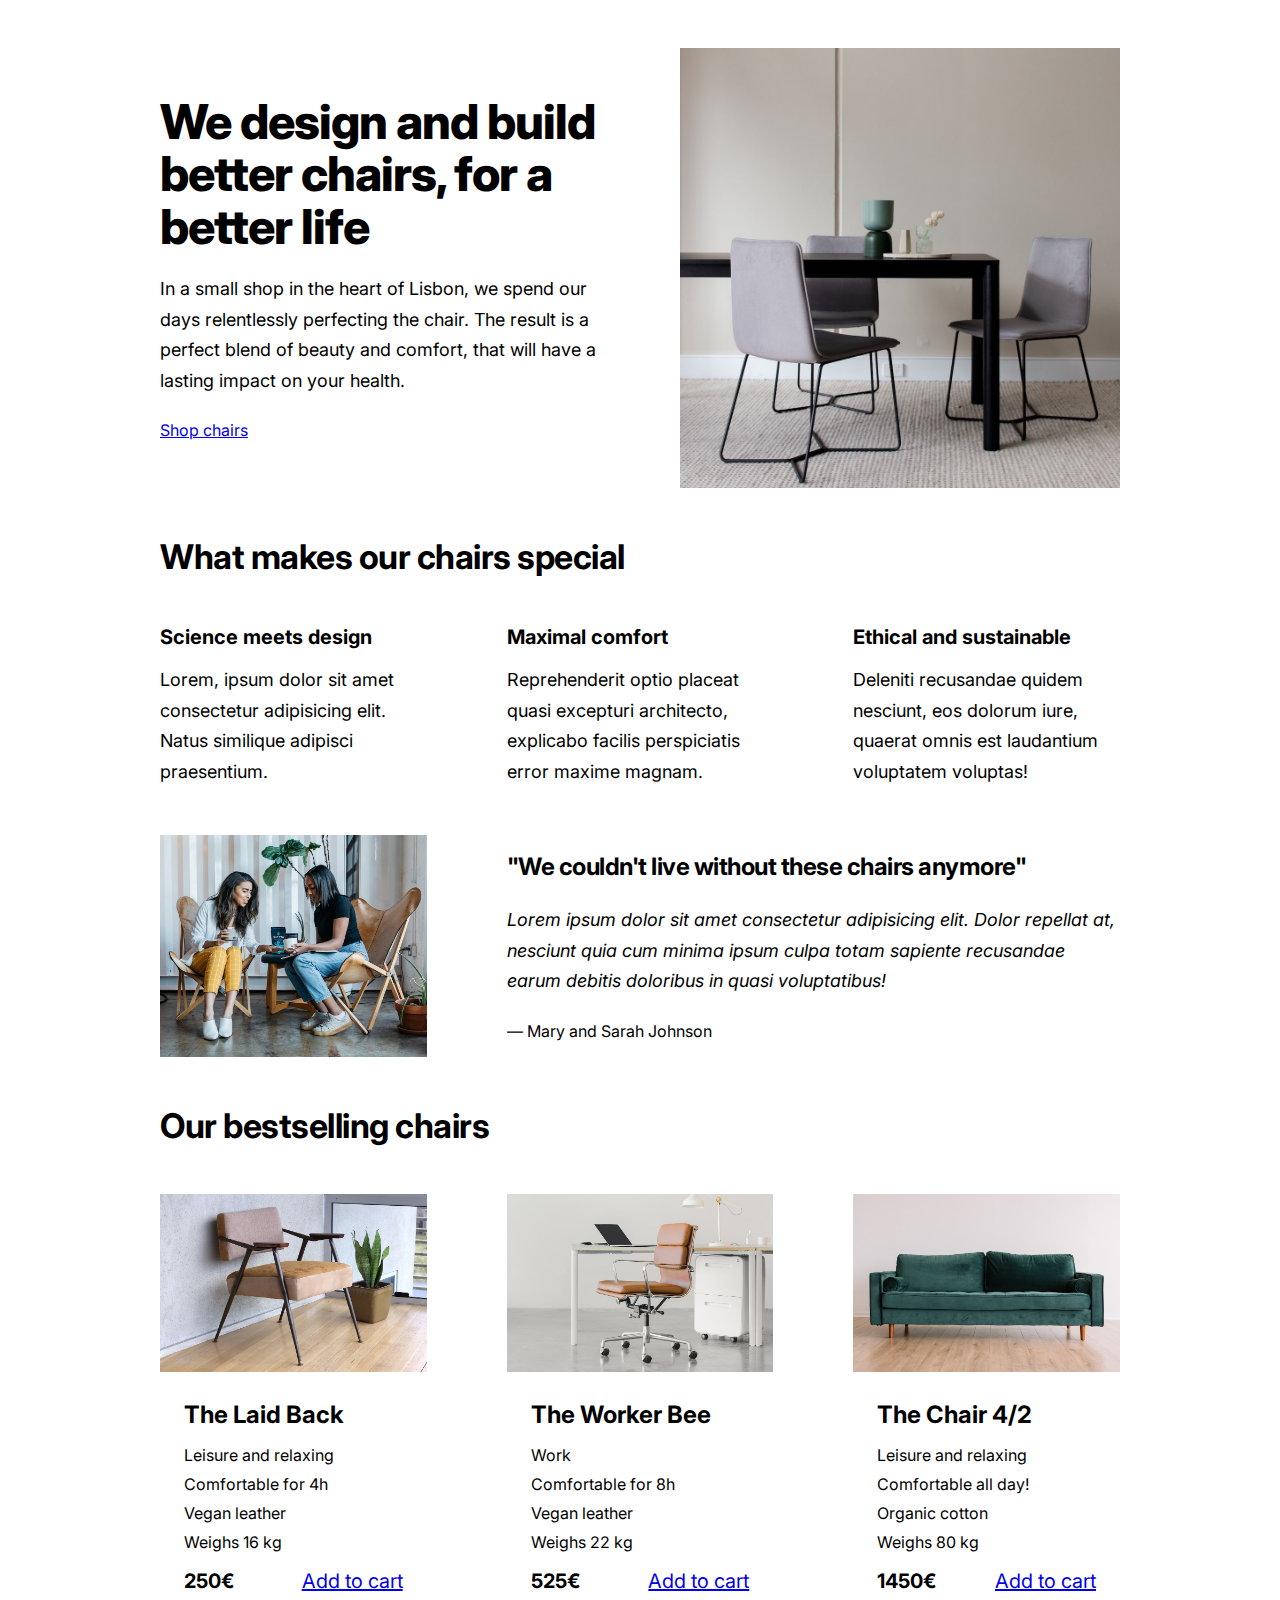
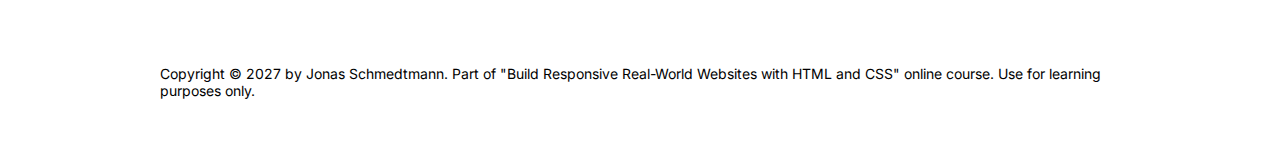
==== design/index.html @ 40a4d841 "add new section on design" ====
<!DOCTYPE html>
<html lang="en">
  <head>
    <meta charset="UTF-8" />
    <meta http-equiv="X-UA-Compatible" content="IE=edge" />
    <meta name="viewport" content="width=device-width, initial-scale=1.0" />

    <link rel="preconnect" href="https://fonts.googleapis.com" />
    <link rel="preconnect" href="https://fonts.gstatic.com" crossorigin />
    <link
      href="https://fonts.googleapis.com/css2?family=Inter:wght@400;500;700&display=swap"
      rel="stylesheet"
    />

    <link rel="stylesheet" href="style.css" />
    <title>Lisbon Chair Shop</title>
  </head>
  <body>
    <div class="container">
      <header>
        <div class="header-text-box">
          <h1>We design and build better chairs, for a better life</h1>
          <p class="header-text">
            In a small shop in the heart of Lisbon, we spend our days
            relentlessly perfecting the chair. The result is a perfect blend of
            beauty and comfort, that will have a lasting impact on your health.
          </p>
          <a class="btn btn--big" href="#">Shop chairs</a>
        </div>
        <img src="hero.jpg" alt="Photo" />
      </header>

      <section>
        <h2>What makes our chairs special</h2>
        <div class="grid-3-cols">
          <div>
            <p class="features-title"><strong>Science meets design</strong></p>
            <p class="features-text">
              Lorem, ipsum dolor sit amet consectetur adipisicing elit. Natus
              similique adipisci praesentium.
            </p>
          </div>

          <div>
            <p class="features-title">
              <strong>Maximal comfort</strong>
            </p>
            <p class="features-text">
              Reprehenderit optio placeat quasi excepturi architecto, explicabo
              facilis perspiciatis error maxime magnam.
            </p>
          </div>

          <div>
            <p class="features-title">
              <strong>Ethical and sustainable</strong>
            </p>
            <p class="features-text">
              Deleniti recusandae quidem nesciunt, eos dolorum iure, quaerat
              omnis est laudantium voluptatem voluptas!
            </p>
          </div>
        </div>
      </section>

      <section class="testimonial-section">
        <div class="grid-3-cols">
          <img src="customers.jpg" alt="People sitting on chairs" />
          <div class="testimonial-box">
            <h2>"We couldn't live without these chairs anymore"</h2>
            <blockquote class="testimonial-text">
              Lorem ipsum dolor sit amet consectetur adipisicing elit. Dolor
              repellat at, nesciunt quia cum minima ipsum culpa totam sapiente
              recusandae earum debitis doloribus in quasi voluptatibus!
            </blockquote>
            <p class="testimonial-author">&mdash; Mary and Sarah Johnson</p>
          </div>
        </div>
      </section>

      <section>
        <h2>Our bestselling chairs</h2>
        <div class="grid-3-cols">
          <figure class="chair">
            <img src="chair-1.jpg" alt="Chair" />
            <div class="chair-box">
              <h3>The Laid Back</h3>
              <ul class="chair-details">
                <li>
                  <!-- Span is a generic INLINE text element, it doesn't have any meaning. It's like a div element, but inline -->
                  <span>Leisure and relaxing</span>
                </li>
                <li>
                  <span>Comfortable for 4h</span>
                </li>
                <li>
                  <span>Vegan leather</span>
                </li>
                <li>
                  <span>Weighs 16 kg</span>
                </li>
              </ul>
              <div class="chair-price">
                <strong>250€</strong>
                <a href="#" class="btn btn--small">Add to cart</a>
              </div>
            </div>
          </figure>

          <figure class="chair">
            <img src="chair-2.jpg" alt="Chair" />
            <div class="chair-box">
              <h3>The Worker Bee</h3>
              <ul class="chair-details">
                <li>
                  <span>Work</span>
                </li>
                <li>
                  <span>Comfortable for 8h</span>
                </li>
                <li>
                  <span>Vegan leather</span>
                </li>
                <li>
                  <span>Weighs 22 kg</span>
                </li>
              </ul>
              <div class="chair-price">
                <strong>525€</strong>
                <a href="#" class="btn btn--small">Add to cart</a>
              </div>
            </div>
          </figure>

          <figure class="chair">
            <img src="chair-3.jpg" alt="Chair" />
            <div class="chair-box">
              <h3>The Chair 4/2</h3>
              <ul class="chair-details">
                <li>
                  <span>Leisure and relaxing</span>
                </li>
                <li>
                  <span>Comfortable all day!</span>
                </li>
                <li>
                  <span>Organic cotton</span>
                </li>
                <li>
                  <span>Weighs 80 kg</span>
                </li>
              </ul>
              <div class="chair-price">
                <strong>1450€</strong>
                <a href="#" class="btn btn--small">Add to cart</a>
              </div>
            </div>
          </figure>
        </div>
      </section>

      <footer>
        Copyright &copy; 2027 by Jonas Schmedtmann. Part of "Build Responsive
        Real-World Websites with HTML and CSS" online course. Use for learning
        purposes only.
      </footer>
    </div>
  </body>
</html>
---- design/style.css ----
/*
SPACING SYSTEM (px)
2 / 4 / 8 / 12 / 16 / 24 / 32 / 48 / 64 / 80 / 96 / 128

FONT SIZE SYSTEM (px)
10 / 12 / 14 / 16 / 18 / 20 / 24 / 30 / 36 / 44 / 52 / 62 / 74 / 86 / 98
*/

* {
  margin: 0;
  padding: 0;
  box-sizing: border-box;
}

/* ------------------------ */
/* GENERAL STYLES */
/* ------------------------ */
body {
  font-family: "Inter", sans-serif;
}

.container {
  width: 960px;
  margin: 0 auto;
}

header,
section {
  margin-bottom: 48px;
}

h2 {
  margin-bottom: 48px;
  font-size: 34px;
  letter-spacing: -0.5px;
}

.grid-3-cols {
  display: grid;
  grid-template-columns: repeat(3, 1fr);
  column-gap: 80px;
}

/* ------------------------ */
/* COMPONENT STYLES */
/* ------------------------ */

/* HEADER */
header {
  display: grid;
  grid-template-columns: repeat(2, 1fr);
  column-gap: 80px;
  margin-top: 48px;
}

.header-text-box {
  align-self: center;
}

h1 {
  margin-bottom: 20px;
  font-size: 48px;
  line-height: 1.1;
  letter-spacing: -1px;
  font-weight: 800;
}

.header-text {
  margin-bottom: 24px;
  font-size: 18px;
  line-height: 1.7;
}

img {
  width: 100%;
}

/* FEATURES */
.features-icon {
}

.features-title {
  margin-bottom: 16px;
  font-size: 20px;
}

.features-text {
  font-size: 18px;
  line-height: 1.7;
}

/* TESTIMONIAL */
.testimonial-section {
}

.testimonial-box {
  grid-column: 2 / -1;
  align-self: center;
}

.testimonial-box h2 {
  margin-bottom: 24px;
  font-size: 24px;
}

.testimonial-text {
  font-style: italic;
  margin-bottom: 24px;
  font-size: 18px;
  line-height: 1.7;
}

/* CHAIRS */
.chair-box {
  padding: 24px;
}

h3 {
  margin-bottom: 24px;
  font-size: 24px;
}

.chair-details {
  list-style: none;
  margin-bottom: 24px;
}

.chair-details li {
  display: flex;
  align-items: center;
  gap: 12px;
  margin-bottom: 24px;
  line-height: 5px;
}

.chair-details li:last-child {
  margin-bottom: 0;
}

.chair-icon {
}

.chair-price {
  display: flex;
  justify-content: space-between;
  font-size: 20px;
}

footer {
  margin-bottom: 48px;
  font-size: 14px;
}
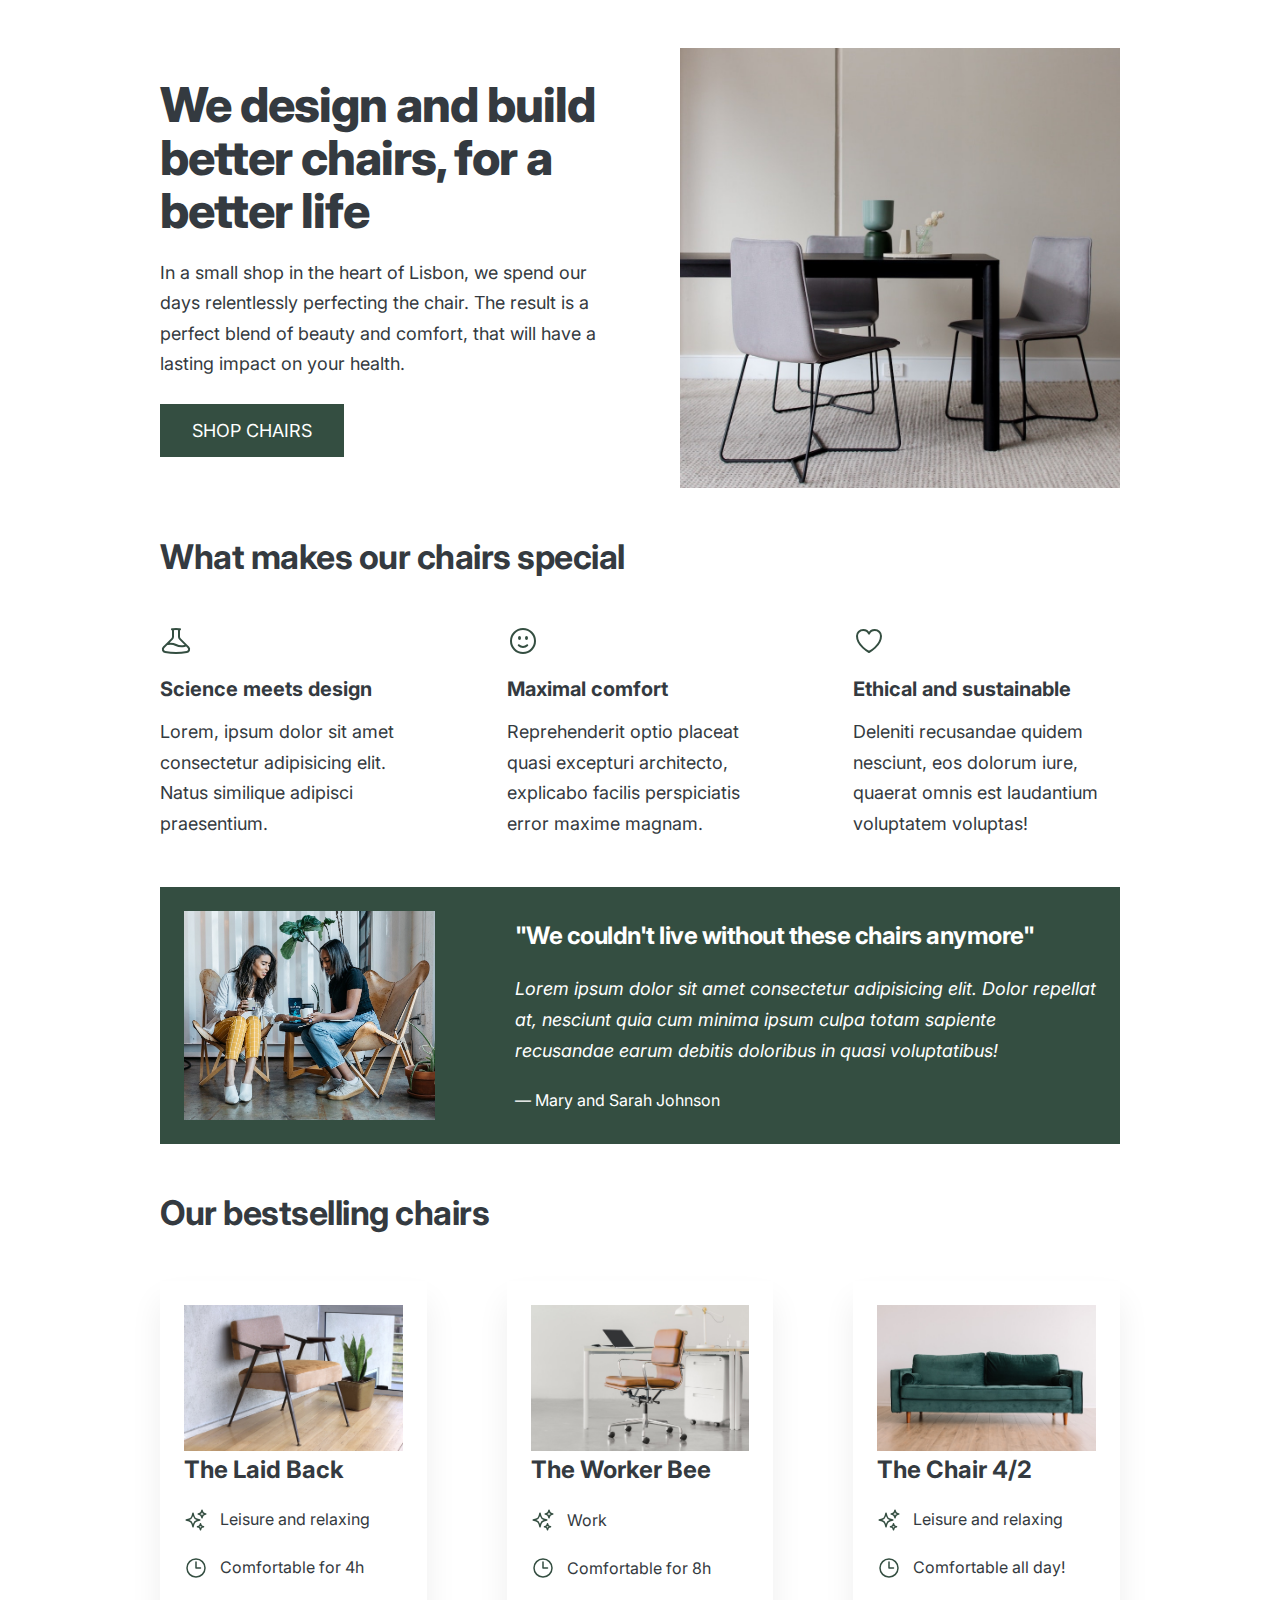
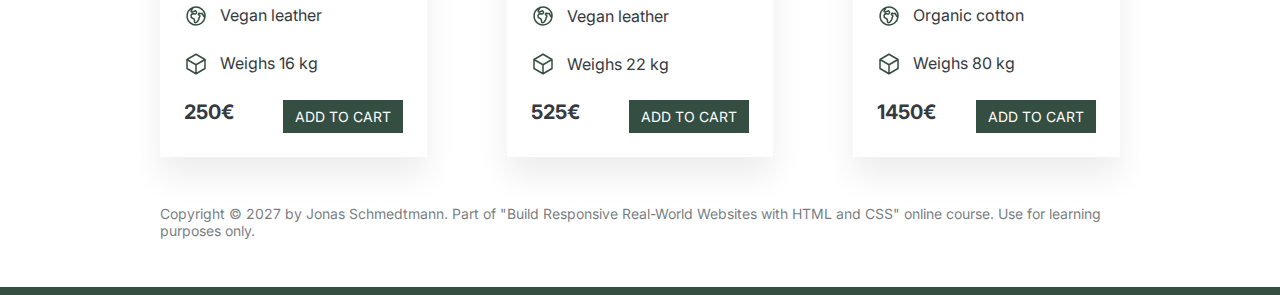
==== commit e86899ed: "add icons and shadows" ====
--- a/design/index.html
+++ b/design/index.html
@@ -34,6 +34,21 @@
         <h2>What makes our chairs special</h2>
         <div class="grid-3-cols">
           <div>
+            <svg
+              xmlns="http://www.w3.org/2000/svg"
+              fill="none"
+              viewBox="0 0 24 24"
+              stroke-width="1.5"
+              stroke="currentColor"
+              class="features-icon"
+            >
+              <path
+                stroke-linecap="round"
+                stroke-linejoin="round"
+                d="M9.75 3.104v5.714a2.25 2.25 0 01-.659 1.591L5 14.5M9.75 3.104c-.251.023-.501.05-.75.082m.75-.082a24.301 24.301 0 014.5 0m0 0v5.714c0 .597.237 1.17.659 1.591L19.8 15.3M14.25 3.104c.251.023.501.05.75.082M19.8 15.3l-1.57.393A9.065 9.065 0 0112 15a9.065 9.065 0 00-6.23-.693L5 14.5m14.8.8l1.402 1.402c1.232 1.232.65 3.318-1.067 3.611A48.309 48.309 0 0112 21c-2.773 0-5.491-.235-8.135-.687-1.718-.293-2.3-2.379-1.067-3.61L5 14.5"
+              />
+            </svg>
+
             <p class="features-title"><strong>Science meets design</strong></p>
             <p class="features-text">
               Lorem, ipsum dolor sit amet consectetur adipisicing elit. Natus
@@ -42,6 +57,21 @@
           </div>
 
           <div>
+            <svg
+              xmlns="http://www.w3.org/2000/svg"
+              fill="none"
+              viewBox="0 0 24 24"
+              stroke-width="1.5"
+              stroke="currentColor"
+              class="features-icon"
+            >
+              <path
+                stroke-linecap="round"
+                stroke-linejoin="round"
+                d="M15.182 15.182a4.5 4.5 0 01-6.364 0M21 12a9 9 0 11-18 0 9 9 0 0118 0zM9.75 9.75c0 .414-.168.75-.375.75S9 10.164 9 9.75 9.168 9 9.375 9s.375.336.375.75zm-.375 0h.008v.015h-.008V9.75zm5.625 0c0 .414-.168.75-.375.75s-.375-.336-.375-.75.168-.75.375-.75.375.336.375.75zm-.375 0h.008v.015h-.008V9.75z"
+              />
+            </svg>
+
             <p class="features-title">
               <strong>Maximal comfort</strong>
             </p>
@@ -52,6 +82,21 @@
           </div>
 
           <div>
+            <svg
+              xmlns="http://www.w3.org/2000/svg"
+              fill="none"
+              viewBox="0 0 24 24"
+              stroke-width="1.5"
+              stroke="currentColor"
+              class="features-icon"
+            >
+              <path
+                stroke-linecap="round"
+                stroke-linejoin="round"
+                d="M21 8.25c0-2.485-2.099-4.5-4.688-4.5-1.935 0-3.597 1.126-4.312 2.733-.715-1.607-2.377-2.733-4.313-2.733C5.1 3.75 3 5.765 3 8.25c0 7.22 9 12 9 12s9-4.78 9-12z"
+              />
+            </svg>
+
             <p class="features-title">
               <strong>Ethical and sustainable</strong>
             </p>
@@ -87,16 +132,76 @@
               <h3>The Laid Back</h3>
               <ul class="chair-details">
                 <li>
+                  <svg
+                    xmlns="http://www.w3.org/2000/svg"
+                    fill="none"
+                    viewBox="0 0 24 24"
+                    stroke-width="1.5"
+                    stroke="currentColor"
+                    class="chair-icon"
+                  >
+                    <path
+                      stroke-linecap="round"
+                      stroke-linejoin="round"
+                      d="M9.813 15.904L9 18.75l-.813-2.846a4.5 4.5 0 00-3.09-3.09L2.25 12l2.846-.813a4.5 4.5 0 003.09-3.09L9 5.25l.813 2.846a4.5 4.5 0 003.09 3.09L15.75 12l-2.846.813a4.5 4.5 0 00-3.09 3.09zM18.259 8.715L18 9.75l-.259-1.035a3.375 3.375 0 00-2.455-2.456L14.25 6l1.036-.259a3.375 3.375 0 002.455-2.456L18 2.25l.259 1.035a3.375 3.375 0 002.456 2.456L21.75 6l-1.035.259a3.375 3.375 0 00-2.456 2.456zM16.894 20.567L16.5 21.75l-.394-1.183a2.25 2.25 0 00-1.423-1.423L13.5 18.75l1.183-.394a2.25 2.25 0 001.423-1.423l.394-1.183.394 1.183a2.25 2.25 0 001.423 1.423l1.183.394-1.183.394a2.25 2.25 0 00-1.423 1.423z"
+                    />
+                  </svg>
+
                   <!-- Span is a generic INLINE text element, it doesn't have any meaning. It's like a div element, but inline -->
                   <span>Leisure and relaxing</span>
                 </li>
                 <li>
+                  <svg
+                    xmlns="http://www.w3.org/2000/svg"
+                    fill="none"
+                    viewBox="0 0 24 24"
+                    stroke-width="1.5"
+                    stroke="currentColor"
+                    class="chair-icon"
+                  >
+                    <path
+                      stroke-linecap="round"
+                      stroke-linejoin="round"
+                      d="M12 6v6h4.5m4.5 0a9 9 0 11-18 0 9 9 0 0118 0z"
+                    />
+                  </svg>
+
                   <span>Comfortable for 4h</span>
                 </li>
                 <li>
+                  <svg
+                    xmlns="http://www.w3.org/2000/svg"
+                    fill="none"
+                    viewBox="0 0 24 24"
+                    stroke-width="1.5"
+                    stroke="currentColor"
+                    class="chair-icon"
+                  >
+                    <path
+                      stroke-linecap="round"
+                      stroke-linejoin="round"
+                      d="M20.893 13.393l-1.135-1.135a2.252 2.252 0 01-.421-.585l-1.08-2.16a.414.414 0 00-.663-.107.827.827 0 01-.812.21l-1.273-.363a.89.89 0 00-.738 1.595l.587.39c.59.395.674 1.23.172 1.732l-.2.2c-.212.212-.33.498-.33.796v.41c0 .409-.11.809-.32 1.158l-1.315 2.191a2.11 2.11 0 01-1.81 1.025 1.055 1.055 0 01-1.055-1.055v-1.172c0-.92-.56-1.747-1.414-2.089l-.655-.261a2.25 2.25 0 01-1.383-2.46l.007-.042a2.25 2.25 0 01.29-.787l.09-.15a2.25 2.25 0 012.37-1.048l1.178.236a1.125 1.125 0 001.302-.795l.208-.73a1.125 1.125 0 00-.578-1.315l-.665-.332-.091.091a2.25 2.25 0 01-1.591.659h-.18c-.249 0-.487.1-.662.274a.931.931 0 01-1.458-1.137l1.411-2.353a2.25 2.25 0 00.286-.76m11.928 9.869A9 9 0 008.965 3.525m11.928 9.868A9 9 0 118.965 3.525"
+                    />
+                  </svg>
+
                   <span>Vegan leather</span>
                 </li>
                 <li>
+                  <svg
+                    xmlns="http://www.w3.org/2000/svg"
+                    fill="none"
+                    viewBox="0 0 24 24"
+                    stroke-width="1.5"
+                    stroke="currentColor"
+                    class="chair-icon"
+                  >
+                    <path
+                      stroke-linecap="round"
+                      stroke-linejoin="round"
+                      d="M21 7.5l-9-5.25L3 7.5m18 0l-9 5.25m9-5.25v9l-9 5.25M3 7.5l9 5.25M3 7.5v9l9 5.25m0-9v9"
+                    />
+                  </svg>
+
                   <span>Weighs 16 kg</span>
                 </li>
               </ul>
@@ -113,15 +218,71 @@
               <h3>The Worker Bee</h3>
               <ul class="chair-details">
                 <li>
+                  <svg
+                    xmlns="http://www.w3.org/2000/svg"
+                    fill="none"
+                    viewBox="0 0 24 24"
+                    stroke-width="1.5"
+                    stroke="currentColor"
+                    class="chair-icon"
+                  >
+                    <path
+                      stroke-linecap="round"
+                      stroke-linejoin="round"
+                      d="M9.813 15.904L9 18.75l-.813-2.846a4.5 4.5 0 00-3.09-3.09L2.25 12l2.846-.813a4.5 4.5 0 003.09-3.09L9 5.25l.813 2.846a4.5 4.5 0 003.09 3.09L15.75 12l-2.846.813a4.5 4.5 0 00-3.09 3.09zM18.259 8.715L18 9.75l-.259-1.035a3.375 3.375 0 00-2.455-2.456L14.25 6l1.036-.259a3.375 3.375 0 002.455-2.456L18 2.25l.259 1.035a3.375 3.375 0 002.456 2.456L21.75 6l-1.035.259a3.375 3.375 0 00-2.456 2.456zM16.894 20.567L16.5 21.75l-.394-1.183a2.25 2.25 0 00-1.423-1.423L13.5 18.75l1.183-.394a2.25 2.25 0 001.423-1.423l.394-1.183.394 1.183a2.25 2.25 0 001.423 1.423l1.183.394-1.183.394a2.25 2.25 0 00-1.423 1.423z"
+                    />
+                  </svg>
                   <span>Work</span>
                 </li>
                 <li>
+                  <svg
+                    xmlns="http://www.w3.org/2000/svg"
+                    fill="none"
+                    viewBox="0 0 24 24"
+                    stroke-width="1.5"
+                    stroke="currentColor"
+                    class="chair-icon"
+                  >
+                    <path
+                      stroke-linecap="round"
+                      stroke-linejoin="round"
+                      d="M12 6v6h4.5m4.5 0a9 9 0 11-18 0 9 9 0 0118 0z"
+                    />
+                  </svg>
                   <span>Comfortable for 8h</span>
                 </li>
                 <li>
+                  <svg
+                    xmlns="http://www.w3.org/2000/svg"
+                    fill="none"
+                    viewBox="0 0 24 24"
+                    stroke-width="1.5"
+                    stroke="currentColor"
+                    class="chair-icon"
+                  >
+                    <path
+                      stroke-linecap="round"
+                      stroke-linejoin="round"
+                      d="M20.893 13.393l-1.135-1.135a2.252 2.252 0 01-.421-.585l-1.08-2.16a.414.414 0 00-.663-.107.827.827 0 01-.812.21l-1.273-.363a.89.89 0 00-.738 1.595l.587.39c.59.395.674 1.23.172 1.732l-.2.2c-.212.212-.33.498-.33.796v.41c0 .409-.11.809-.32 1.158l-1.315 2.191a2.11 2.11 0 01-1.81 1.025 1.055 1.055 0 01-1.055-1.055v-1.172c0-.92-.56-1.747-1.414-2.089l-.655-.261a2.25 2.25 0 01-1.383-2.46l.007-.042a2.25 2.25 0 01.29-.787l.09-.15a2.25 2.25 0 012.37-1.048l1.178.236a1.125 1.125 0 001.302-.795l.208-.73a1.125 1.125 0 00-.578-1.315l-.665-.332-.091.091a2.25 2.25 0 01-1.591.659h-.18c-.249 0-.487.1-.662.274a.931.931 0 01-1.458-1.137l1.411-2.353a2.25 2.25 0 00.286-.76m11.928 9.869A9 9 0 008.965 3.525m11.928 9.868A9 9 0 118.965 3.525"
+                    />
+                  </svg>
                   <span>Vegan leather</span>
                 </li>
                 <li>
+                  <svg
+                    xmlns="http://www.w3.org/2000/svg"
+                    fill="none"
+                    viewBox="0 0 24 24"
+                    stroke-width="1.5"
+                    stroke="currentColor"
+                    class="chair-icon"
+                  >
+                    <path
+                      stroke-linecap="round"
+                      stroke-linejoin="round"
+                      d="M21 7.5l-9-5.25L3 7.5m18 0l-9 5.25m9-5.25v9l-9 5.25M3 7.5l9 5.25M3 7.5v9l9 5.25m0-9v9"
+                    />
+                  </svg>
                   <span>Weighs 22 kg</span>
                 </li>
               </ul>
@@ -138,15 +299,71 @@
               <h3>The Chair 4/2</h3>
               <ul class="chair-details">
                 <li>
+                  <svg
+                    xmlns="http://www.w3.org/2000/svg"
+                    fill="none"
+                    viewBox="0 0 24 24"
+                    stroke-width="1.5"
+                    stroke="currentColor"
+                    class="chair-icon"
+                  >
+                    <path
+                      stroke-linecap="round"
+                      stroke-linejoin="round"
+                      d="M9.813 15.904L9 18.75l-.813-2.846a4.5 4.5 0 00-3.09-3.09L2.25 12l2.846-.813a4.5 4.5 0 003.09-3.09L9 5.25l.813 2.846a4.5 4.5 0 003.09 3.09L15.75 12l-2.846.813a4.5 4.5 0 00-3.09 3.09zM18.259 8.715L18 9.75l-.259-1.035a3.375 3.375 0 00-2.455-2.456L14.25 6l1.036-.259a3.375 3.375 0 002.455-2.456L18 2.25l.259 1.035a3.375 3.375 0 002.456 2.456L21.75 6l-1.035.259a3.375 3.375 0 00-2.456 2.456zM16.894 20.567L16.5 21.75l-.394-1.183a2.25 2.25 0 00-1.423-1.423L13.5 18.75l1.183-.394a2.25 2.25 0 001.423-1.423l.394-1.183.394 1.183a2.25 2.25 0 001.423 1.423l1.183.394-1.183.394a2.25 2.25 0 00-1.423 1.423z"
+                    />
+                  </svg>
                   <span>Leisure and relaxing</span>
                 </li>
                 <li>
+                  <svg
+                    xmlns="http://www.w3.org/2000/svg"
+                    fill="none"
+                    viewBox="0 0 24 24"
+                    stroke-width="1.5"
+                    stroke="currentColor"
+                    class="chair-icon"
+                  >
+                    <path
+                      stroke-linecap="round"
+                      stroke-linejoin="round"
+                      d="M12 6v6h4.5m4.5 0a9 9 0 11-18 0 9 9 0 0118 0z"
+                    />
+                  </svg>
                   <span>Comfortable all day!</span>
                 </li>
                 <li>
+                  <svg
+                    xmlns="http://www.w3.org/2000/svg"
+                    fill="none"
+                    viewBox="0 0 24 24"
+                    stroke-width="1.5"
+                    stroke="currentColor"
+                    class="chair-icon"
+                  >
+                    <path
+                      stroke-linecap="round"
+                      stroke-linejoin="round"
+                      d="M20.893 13.393l-1.135-1.135a2.252 2.252 0 01-.421-.585l-1.08-2.16a.414.414 0 00-.663-.107.827.827 0 01-.812.21l-1.273-.363a.89.89 0 00-.738 1.595l.587.39c.59.395.674 1.23.172 1.732l-.2.2c-.212.212-.33.498-.33.796v.41c0 .409-.11.809-.32 1.158l-1.315 2.191a2.11 2.11 0 01-1.81 1.025 1.055 1.055 0 01-1.055-1.055v-1.172c0-.92-.56-1.747-1.414-2.089l-.655-.261a2.25 2.25 0 01-1.383-2.46l.007-.042a2.25 2.25 0 01.29-.787l.09-.15a2.25 2.25 0 012.37-1.048l1.178.236a1.125 1.125 0 001.302-.795l.208-.73a1.125 1.125 0 00-.578-1.315l-.665-.332-.091.091a2.25 2.25 0 01-1.591.659h-.18c-.249 0-.487.1-.662.274a.931.931 0 01-1.458-1.137l1.411-2.353a2.25 2.25 0 00.286-.76m11.928 9.869A9 9 0 008.965 3.525m11.928 9.868A9 9 0 118.965 3.525"
+                    />
+                  </svg>
                   <span>Organic cotton</span>
                 </li>
                 <li>
+                  <svg
+                    xmlns="http://www.w3.org/2000/svg"
+                    fill="none"
+                    viewBox="0 0 24 24"
+                    stroke-width="1.5"
+                    stroke="currentColor"
+                    class="chair-icon"
+                  >
+                    <path
+                      stroke-linecap="round"
+                      stroke-linejoin="round"
+                      d="M21 7.5l-9-5.25L3 7.5m18 0l-9 5.25m9-5.25v9l-9 5.25M3 7.5l9 5.25M3 7.5v9l9 5.25m0-9v9"
+                    />
+                  </svg>
                   <span>Weighs 80 kg</span>
                 </li>
               </ul>
--- a/design/style.css
+++ b/design/style.css
@@ -5,7 +5,8 @@
 FONT SIZE SYSTEM (px)
 10 / 12 / 14 / 16 / 18 / 20 / 24 / 30 / 36 / 44 / 52 / 62 / 74 / 86 / 98
 */
-
+/* MAIN COLOUR #344e41 */
+/* GRAY #343A40 */
 * {
   margin: 0;
   padding: 0;
@@ -17,6 +18,8 @@
 /* ------------------------ */
 body {
   font-family: "Inter", sans-serif;
+  color: #343a40;
+  border-bottom: 8px solid #344e41;
 }
 
 .container {
@@ -63,6 +66,7 @@
   line-height: 1.1;
   letter-spacing: -1px;
   font-weight: 800;
+  /* text-shadow: 0 5px 5px rgba(0, 0, 0, 0.055); */
 }
 
 .header-text {
@@ -74,9 +78,34 @@
 img {
   width: 100%;
 }
+.btn:link,
+.btn:visited {
+  background-color: #344e41;
+  color: #fff;
+  text-decoration: none;
+  text-transform: uppercase;
+  font-weight: 500px;
 
+  display: inline-block;
+}
+.btn:hover,
+.btn:active {
+  background-color: #3a5a40;
+}
+.btn--big {
+  font-size: 18px;
+  padding: 16px 32px;
+}
+.btn--small {
+  font-size: 14px;
+  padding: 8px 12px;
+}
 /* FEATURES */
 .features-icon {
+  stroke: #344e41;
+  width: 32px;
+  height: 32px;
+  margin-bottom: 16px;
 }
 
 .features-title {
@@ -91,6 +120,9 @@
 
 /* TESTIMONIAL */
 .testimonial-section {
+  background-color: #344e41;
+  color: #fff;
+  padding: 24px;
 }
 
 .testimonial-box {
@@ -111,8 +143,12 @@
 }
 
 /* CHAIRS */
+.chair {
+  padding: 24px;
+  box-shadow: 0 20px 30px 0 rgba(0, 0, 0, 0.07);
+}
+
 .chair-box {
-  padding: 24px;
 }
 
 h3 {
@@ -138,6 +174,8 @@
 }
 
 .chair-icon {
+  stroke: #344e41;
+  width: 24px;
 }
 
 .chair-price {
@@ -149,4 +187,5 @@
 footer {
   margin-bottom: 48px;
   font-size: 14px;
+  color: #495057c0;
 }
